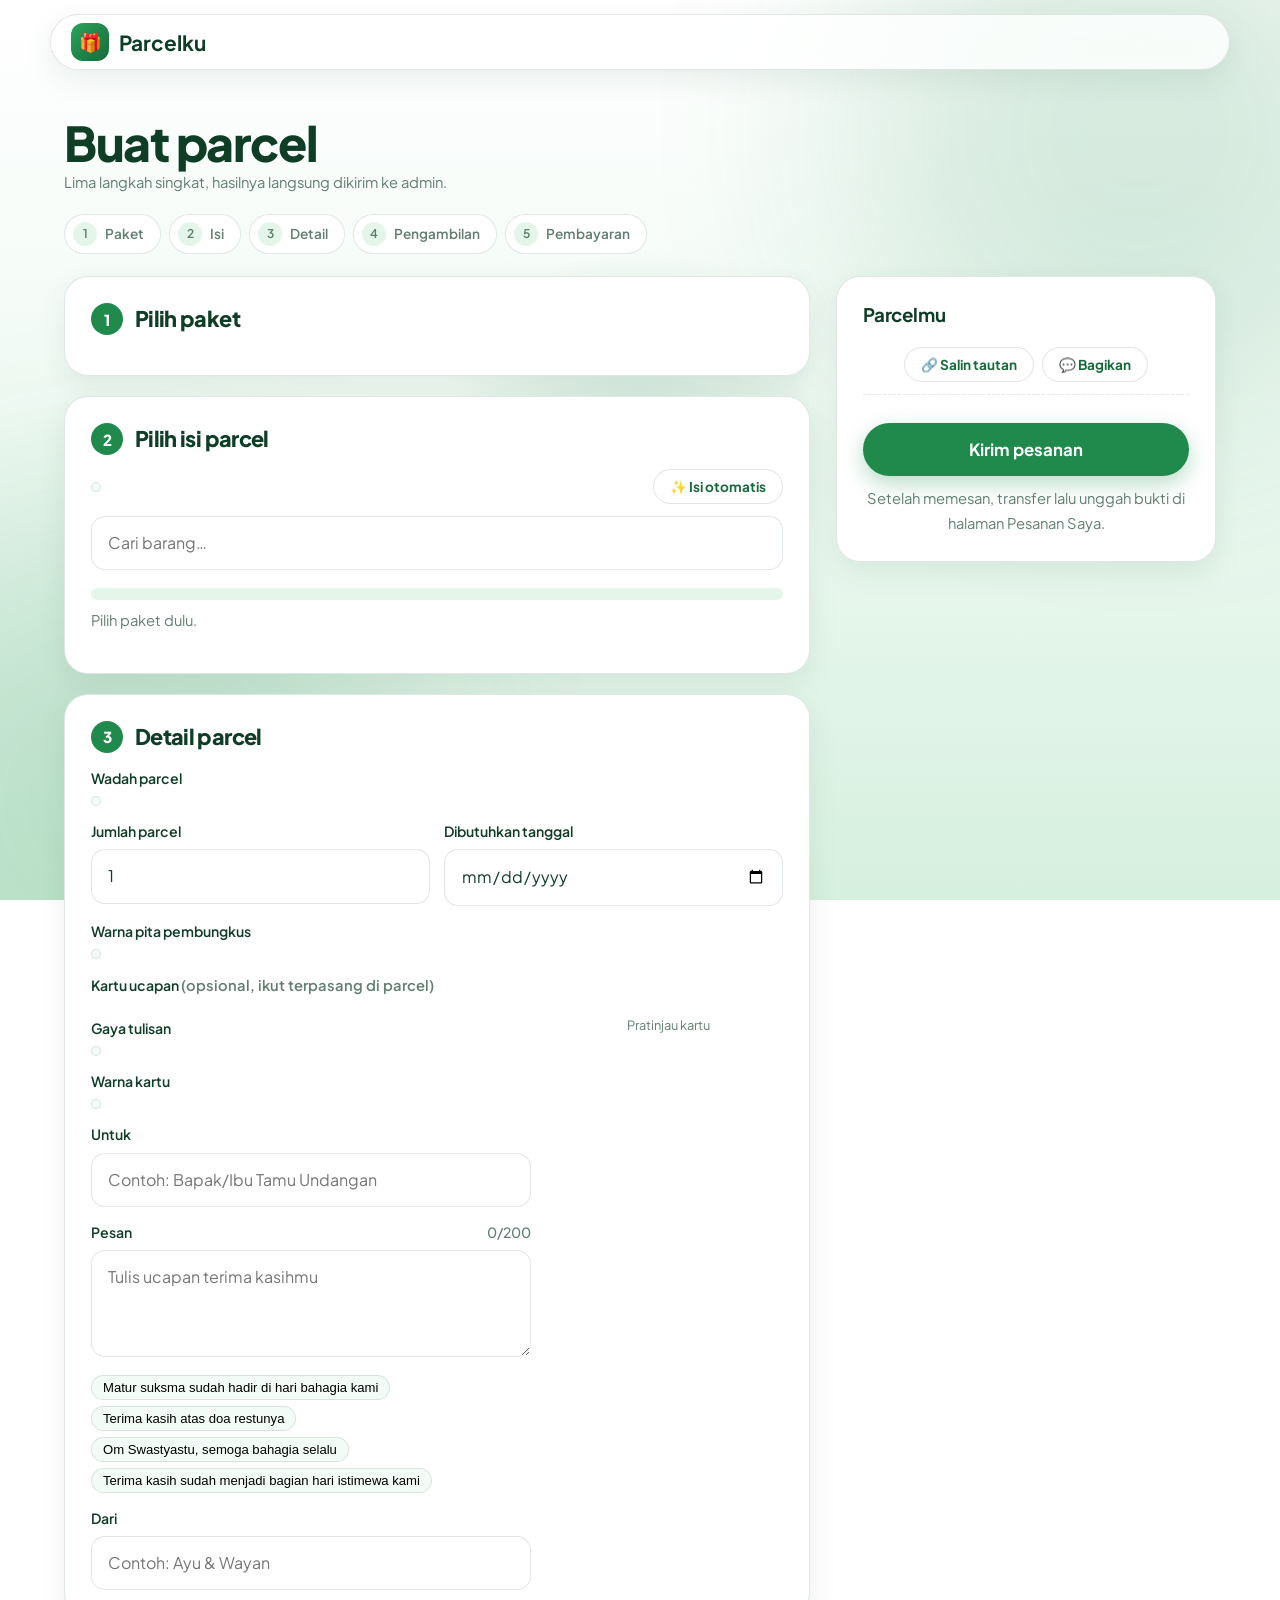
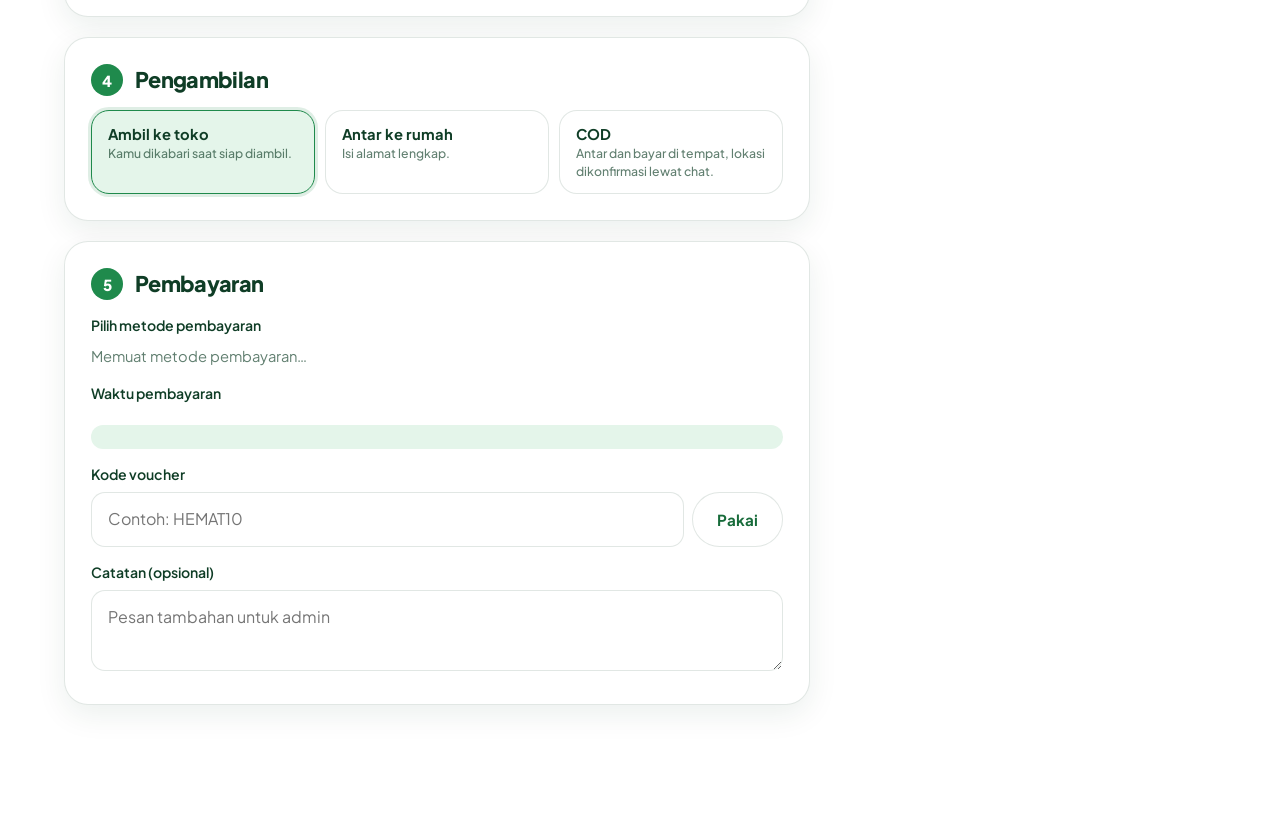
==== frontend/pesan.html @ 607c5222 "First Commit" ====
<!doctype html>
<html lang="id">
  <head>
    <meta charset="utf-8" />
    <meta name="viewport" content="width=device-width,initial-scale=1,viewport-fit=cover" />
    <meta name="theme-color" content="#1f8a4c" />
    <meta
      name="description"
      content="Susun parcel seserahan: pilih isi, wadah, pita, kartu ucapan, dan pengambilan."
    />
    <title>Buat Parcel - Parcelku</title>
    <link rel="manifest" href="manifest.webmanifest" />
    <link rel="icon" href="icon.svg" type="image/svg+xml" />

    <link rel="preconnect" href="https://fonts.googleapis.com" />
    <link rel="preconnect" href="https://fonts.gstatic.com" crossorigin />
    <link
      href="https://fonts.googleapis.com/css2?family=Plus+Jakarta+Sans:wght@400;500;600;700;800&family=Cormorant+Garamond:ital,wght@0,500;0,600;1,500;1,600&family=Dancing+Script:wght@500;700&display=swap"
      rel="stylesheet"
    />
    <link rel="stylesheet" href="css/base.css" />
    <link rel="stylesheet" href="css/shell.css" />
    <link rel="stylesheet" href="css/components.css" />
    <link rel="stylesheet" href="css/parcel-view.css" />
    <link rel="stylesheet" href="css/kartu.css" />
    <link rel="stylesheet" href="css/pesan.css" />
  </head>

  <body>
    <div class="aurora" aria-hidden="true"><i></i><i></i><i></i></div>
    <div class="progress" id="prog"></div>

    <nav class="navbar" id="navbar" aria-label="Navigasi utama">
      <a class="logo" href="beranda.html">
        <span class="mark">🎁</span><span class="brand-name">Parcelku</span>
      </a>
      <ul class="nav-links" id="menu"></ul>
    </nav>
    <nav class="tabbar" id="tabbar" aria-label="Menu utama"></nav>

    <main class="wrap">
      <h1>Buat parcel</h1>
      <p class="muted" id="loginNote">Lima langkah singkat, hasilnya langsung dikirim ke admin.</p>

      <ol class="flow" id="flow">
        <li>Paket</li>
        <li>Isi</li>
        <li>Detail</li>
        <li>Pengambilan</li>
        <li>Pembayaran</li>
      </ol>

      <div class="layout">
        <!-- ================= KOLOM FORM ================= -->
        <div class="mainc">
          <!-- 1. Paket -->
          <section class="card sec">
            <h2><span>1</span>Pilih paket</h2>
            <div id="paket" class="g3"></div>
          </section>

          <!-- 2. Isi parcel -->
          <section class="card sec">
            <h2><span>2</span>Pilih isi parcel</h2>
            <div class="itop">
              <div class="seg" id="cats"></div>
              <button type="button" class="btn ghost mini" id="auto">✨ Isi otomatis</button>
            </div>
            <input id="cari" type="search" placeholder="Cari barang…" aria-label="Cari barang" />
            <div class="meter"><i id="bar"></i></div>
            <p id="meterTxt" class="muted">Pilih paket dulu.</p>
            <div id="items" class="items"></div>
          </section>

          <!-- 3. Detail -->
          <section class="card sec">
            <h2><span>3</span>Detail parcel</h2>

            <label>Wadah parcel</label>
            <div class="seg" id="wadah"></div>

            <div class="row2">
              <div>
                <label for="qty">Jumlah parcel</label>
                <input id="qty" type="number" min="1" max="1000" value="1" />
              </div>
              <div>
                <label for="tgl">Dibutuhkan tanggal</label>
                <input id="tgl" type="date" required />
              </div>
            </div>

            <label>Warna pita pembungkus</label>
            <div class="seg ribbons" id="pita"></div>

            <label>Kartu ucapan <span class="muted">(opsional, ikut terpasang di parcel)</span></label>
            <div class="kdesign">
              <div class="kform">
                <label>Gaya tulisan</label>
                <div class="seg" id="kGaya"></div>

                <label>Warna kartu</label>
                <div class="seg" id="kTema"></div>

                <label for="kUntuk">Untuk</label>
                <input id="kUntuk" maxlength="40" placeholder="Contoh: Bapak/Ibu Tamu Undangan" />

                <label for="kartu">Pesan <span class="kcount" id="kCount">0/200</span></label>
                <textarea
                  id="kartu"
                  rows="3"
                  maxlength="200"
                  placeholder="Tulis ucapan terima kasihmu"
                ></textarea>
                <div class="chips" id="kartuIdea" aria-label="Ide ucapan">
                  <button type="button" class="chip">Matur suksma sudah hadir di hari bahagia kami</button>
                  <button type="button" class="chip">Terima kasih atas doa restunya</button>
                  <button type="button" class="chip">Om Swastyastu, semoga bahagia selalu</button>
                  <button type="button" class="chip">
                    Terima kasih sudah menjadi bagian hari istimewa kami
                  </button>
                </div>

                <label for="kDari">Dari</label>
                <input id="kDari" maxlength="40" placeholder="Contoh: Ayu &amp; Wayan" />
              </div>

              <div class="kprev">
                <div id="kartuPrev"></div>
                <small class="muted">Pratinjau kartu</small>
              </div>
            </div>
          </section>

          <!-- 4. Pengambilan -->
          <section class="card sec">
            <h2><span>4</span>Pengambilan</h2>
            <div class="opt" id="metode">
              <label>
                <input type="radio" name="m" value="ambil" checked />
                <b>Ambil ke toko</b><small>Kamu dikabari saat siap diambil.</small>
              </label>
              <label>
                <input type="radio" name="m" value="antar" />
                <b>Antar ke rumah</b><small>Isi alamat lengkap.</small>
              </label>
              <label>
                <input type="radio" name="m" value="cod" />
                <b>COD</b><small>Antar dan bayar di tempat, lokasi dikonfirmasi lewat chat.</small>
              </label>
            </div>

            <div id="alamatBox" hidden>
              <label>Kirim ke alamat</label>
              <div class="addr-pick" id="addrPick"></div>

              <div id="addrManual" hidden>
                <label for="alamat">Alamat lengkap</label>
                <textarea
                  id="alamat"
                  rows="3"
                  placeholder="Jalan, nomor rumah, RT/RW, kelurahan, kecamatan"
                ></textarea>
                <label class="check"
                  ><input type="checkbox" id="saveAddr" /> Simpan alamat ini ke akunku</label
                >
              </div>

              <div id="gpsBox" hidden>
                <button type="button" class="btn ghost" id="gps">📍 Pakai lokasiku sekarang</button>
                <p class="muted" id="gpsTxt">
                  Lokasi membantu admin menemukan rumahmu dan menghitung ongkir sesuai jarak.
                </p>
              </div>
              <a class="manage" href="akun.html#alamat">Kelola alamat tersimpan →</a>
            </div>
          </section>

          <!-- 5. Pembayaran -->
          <section class="card sec">
            <h2><span>5</span>Pembayaran</h2>
            <label>Pilih metode pembayaran</label>
            <div class="pm-grid" id="pmList"><p class="muted">Memuat metode pembayaran…</p></div>

            <div id="waktuBox">
              <label>Waktu pembayaran</label>
              <div class="opt" id="bayar"></div>
            </div>

            <div class="payinfo" id="payinfo"></div>

            <label for="voucher">Kode voucher</label>
            <div class="vrow">
              <input id="voucher" placeholder="Contoh: HEMAT10" autocapitalize="characters" maxlength="20" />
              <button type="button" class="btn ghost" id="vbtn">Pakai</button>
            </div>
            <p class="muted" id="vmsg"></p>

            <label for="catatan">Catatan (opsional)</label>
            <textarea id="catatan" rows="2" placeholder="Pesan tambahan untuk admin"></textarea>
          </section>
        </div>

        <!-- ================= PANEL PARCELMU (sticky / bottom sheet di HP) ================= -->
        <aside class="side card" id="side">
          <div class="side-head">
            <h3>Parcelmu</h3>
            <button type="button" class="side-close" id="sideClose" aria-label="Tutup">✕</button>
          </div>

          <div id="stage"></div>

          <div id="picked" class="chips"></div>

          <div id="examples" class="examples" hidden>
            <small class="muted">Contoh hasil jadi dari pelanggan</small>
            <div>
              <img src="img/parcel-nampan.jpg" alt="Contoh parcel nampan" data-zoom="img/parcel-nampan.jpg" />
              <img
                src="img/parcel-keranjang-1.jpg"
                alt="Contoh parcel keranjang"
                data-zoom="img/parcel-keranjang-1.jpg"
              />
              <img
                src="img/parcel-keranjang-2.jpg"
                alt="Contoh parcel keranjang"
                data-zoom="img/parcel-keranjang-2.jpg"
              />
            </div>
          </div>

          <div class="share">
            <button type="button" class="btn ghost mini" id="shCopy">🔗 Salin tautan</button>
            <button type="button" class="btn ghost mini" id="shWa">💬 Bagikan</button>
          </div>
          <div class="sum" id="sum"></div>
          <button class="btn big full" id="kirim">Kirim pesanan</button>
          <p class="muted">Setelah memesan, transfer lalu unggah bukti di halaman Pesanan Saya.</p>
        </aside>
      </div>

      <!-- Bar bawah (HP) -->
      <div class="bar">
        <button type="button" class="peek" id="peek" aria-label="Lihat parcelmu">
          <span id="peekIcon">🎁</span><b id="peekN">0</b>
        </button>
        <div>
          <small class="muted">Total</small>
          <b id="tot">Rp0</b>
        </div>
        <button class="btn" id="kirim2">Kirim pesanan</button>
      </div>
      <div class="scrim" id="scrim" hidden></div>

      <!-- Pesanan terkirim -->
      <div class="modal-bg" id="ok" hidden>
        <div class="card modal-box">
          <div class="bigem">🎉</div>
          <h2>Pesanan terkirim!</h2>
          <p class="muted" id="okTxt"></p>
          <div class="okfl">
            <span>1. Admin memeriksa pesananmu</span>
            <span>2. Transfer sesuai pilihan, lalu unggah bukti bayar</span>
            <span>3. Pantau status di Pesanan Saya</span>
          </div>
          <a class="btn big full" id="okStruk" href="pesanan.html">Lihat struk &amp; status pesanan</a>
        </div>
      </div>
    </main>

    <script src="js/core.js"></script>
    <script src="js/shell.js"></script>
    <script src="js/chat.js"></script>
    <script src="js/parcel-view.js"></script>
    <script src="js/kartu.js"></script>
    <script src="js/fx.js"></script>
    <script src="js/pesan.js"></script>
  </body>
</html>
---- frontend/css/base.css ----
/* ==========================================================================
   BASE — token desain, reset, tipografi, latar
   --------------------------------------------------------------------------
   Palet hanya 5 warna (semua turunan hijau + putih + emas):
     1. Putih        --white
     2. Hijau muda   --green-l   (latar kartu, chip, hover)
     3. Hijau        --green     (aksi utama, tombol, link)
     4. Hijau tua    --ink       (teks, judul, ikon)
     5. Emas         --gold      (aksen kecil: lencana, bingkai wadah)
   ========================================================================== */

:root {
  /* ---- Font: satu keluarga sans yang tegas & mudah dibaca; font hias hanya untuk kartu ucapan ---- */
  --font-head: "Plus Jakarta Sans", system-ui, sans-serif;
  --font-card-elegan: "Cormorant Garamond", Georgia, serif;
  --font-card-tulisan: "Dancing Script", "Brush Script MT", cursive;
  --font-body: "Plus Jakarta Sans", system-ui, sans-serif;

  /* ---- Warna ---- */
  --white: #ffffff;
  --green-l: #e4f5ea;
  --green: #1f8a4c;
  --ink: #0f3d26;
  --gold: #c9a24b;

  /* ---- Turunan (bukan warna baru, hanya transparansi / campuran) ---- */
  --green-d: #176b3a; /* hijau sedikit lebih gelap untuk hover */
  --green-xl: #f3fbf6; /* hijau paling muda untuk latar bagian */
  --gold-l: rgba(201, 162, 75, 0.18);
  --mut: rgba(15, 61, 38, 0.66);
  --line: rgba(15, 61, 38, 0.12);
  --field: #ffffff;
  --card: #ffffff;

  /* ---- Gradasi utama: putih menuju hijau ---- */
  --grad: linear-gradient(135deg, #2aa35c, #176b3a);
  --page-bg: linear-gradient(180deg, #ffffff 0%, #f3fbf6 38%, #d6f0df 100%);

  /* ---- Bentuk & gerak ---- */
  --r: 24px;
  --r-sm: 14px;
  --sh: 0 10px 30px rgba(15, 61, 38, 0.08);
  --sh-lg: 0 24px 60px rgba(15, 61, 38, 0.16);
  --ease: cubic-bezier(0.19, 1, 0.22, 1);
  --spring: cubic-bezier(0.34, 1.56, 0.64, 1);
  --tab-h: 0px;
}

/* ---------- Reset ---------- */
* {
  box-sizing: border-box;
  margin: 0;
  padding: 0;
}

html {
  scroll-behavior: smooth;
  -webkit-text-size-adjust: 100%;
}

body {
  min-height: 100vh;
  font-family: var(--font-body);
  line-height: 1.65;
  color: var(--ink);
  background: var(--page-bg) fixed;
  -webkit-font-smoothing: antialiased;
  overflow-x: hidden;
}

h1,
h2 {
  font-family: var(--font-head);
  font-weight: 800;
  line-height: 1.12;
  letter-spacing: -0.03em;
}

h3,
h4 {
  font-family: var(--font-body);
  font-weight: 700;
  line-height: 1.3;
  letter-spacing: -0.01em;
}

/* Angka harga rata dan mudah dibaca */
b,
strong,
.sum,
.pk,
.meter + p {
  font-variant-numeric: tabular-nums;
}

a {
  color: var(--green);
}

img {
  display: block;
  max-width: 100%;
}

:focus-visible {
  outline: 3px solid var(--gold);
  outline-offset: 3px;
  border-radius: 6px;
}

[hidden] {
  display: none !important;
}

/* ---------- Latar dekoratif: dua sinar hijau lembut ---------- */
.aurora {
  position: fixed;
  inset: 0;
  z-index: -1;
  overflow: hidden;
  pointer-events: none;
}

.aurora i {
  position: absolute;
  width: 46vmax;
  height: 46vmax;
  border-radius: 50%;
  background: var(--green);
  filter: blur(110px);
  opacity: 0.16;
  animation: drift 26s ease-in-out infinite alternate;
}

.aurora i:nth-child(1) {
  top: -18%;
  right: -12%;
}

.aurora i:nth-child(2) {
  bottom: -22%;
  left: -14%;
  animation-delay: -10s;
}

.aurora i:nth-child(3) {
  display: none;
}

@keyframes drift {
  to {
    transform: translate(5vw, 4vh) scale(1.12);
  }
}

/* ---------- Utilitas tata letak ---------- */
.wrap {
  width: 100%;
  max-width: 1200px;
  margin: 0 auto;
  padding: 116px 24px 90px;
}

.wrap.wide {
  max-width: 1380px;
}

.muted {
  color: var(--mut);
  font-size: 0.92rem;
}

/* Teks bergradasi hijau */
.gt {
  background: var(--grad);
  -webkit-background-clip: text;
  background-clip: text;
  -webkit-text-fill-color: transparent;
}

/* ---------- Animasi muncul saat di-scroll ---------- */
.rv {
  opacity: 0;
  transform: translateY(26px);
  transition:
    opacity 0.8s var(--ease),
    transform 0.8s var(--ease);
}

.rv.in {
  opacity: 1;
  transform: none;
}

.skel {
  height: 120px;
  border-radius: 22px;
  background: linear-gradient(90deg, var(--green-xl), var(--green-l), var(--green-xl));
  background-size: 200% 100%;
  animation: sk 1.4s infinite;
}

@keyframes sk {
  to {
    background-position: -200% 0;
  }
}

/* Animasi masuk berurutan untuk daftar */
@keyframes rise {
  from {
    opacity: 0;
    transform: translateY(14px) scale(0.98);
  }
}

.rise > * {
  animation: rise 0.55s var(--ease) both;
}
.rise > *:nth-child(2) {
  animation-delay: 0.05s;
}
.rise > *:nth-child(3) {
  animation-delay: 0.1s;
}
.rise > *:nth-child(4) {
  animation-delay: 0.15s;
}
.rise > *:nth-child(n + 5) {
  animation-delay: 0.2s;
}

/* ---------- Responsif ---------- */
@media (max-width: 860px) {
  :root {
    --tab-h: 88px;
  }

  .wrap {
    padding: 88px 16px calc(var(--tab-h) + 40px);
  }

  body {
    padding-bottom: env(safe-area-inset-bottom);
  }
}

@media (prefers-reduced-motion: reduce) {
  * {
    transition-duration: 1ms !important;
    animation: none !important;
  }
}

/* ---------- Efek bersama: riak tombol, label kecil, kilau kartu ---------- */
.ripple {
  position: absolute;
  width: 12px;
  height: 12px;
  margin: -6px 0 0 -6px;
  border-radius: 50%;
  background: rgba(255, 255, 255, 0.55);
  pointer-events: none;
  animation: ripple 0.65s ease-out forwards;
}

@keyframes ripple {
  to {
    transform: scale(24);
    opacity: 0;
  }
}

.eyebrow {
  display: block;
  margin-bottom: 10px;
  color: var(--gold);
  font: 700 0.78rem var(--font-body);
  letter-spacing: 0.22em;
  text-align: center;
  text-transform: uppercase;
}

.eyebrow::before,
.eyebrow::after {
  content: "";
  display: inline-block;
  width: 28px;
  height: 1px;
  margin: 0 12px;
  background: var(--gold);
  vertical-align: middle;
}

/* Kilau hijau lembut mengikuti kursor pada kartu */
.card::before {
  content: "";
  position: absolute;
  inset: 0;
  border-radius: inherit;
  background: radial-gradient(
    360px circle at var(--mx, 50%) var(--my, 0%),
    rgba(31, 138, 76, 0.1),
    transparent 45%
  );
  opacity: 0;
  pointer-events: none;
  transition: opacity 0.35s;
}

.card:hover::before {
  opacity: 1;
}

/* ---------- Cahaya kursor & tombol kembali ke atas ---------- */
.cursor-glow {
  position: fixed;
  top: 0;
  left: 0;
  z-index: -1;
  width: 440px;
  height: 440px;
  border-radius: 50%;
  background: radial-gradient(circle, rgba(31, 138, 76, 0.16), transparent 65%);
  pointer-events: none;
}

.totop {
  position: fixed;
  bottom: 86px;
  left: 18px;
  z-index: 900;
  width: 44px;
  height: 44px;
  border: 1px solid var(--line);
  border-radius: 50%;
  background: var(--white);
  color: var(--green-d);
  font-size: 1.2rem;
  box-shadow: var(--sh);
  cursor: pointer;
  opacity: 0;
  pointer-events: none;
  transform: translateY(14px);
  transition: 0.35s var(--spring);
}

.totop.show {
  opacity: 1;
  pointer-events: auto;
  transform: none;
}

.totop:hover {
  background: var(--green);
  color: var(--white);
}

@media (max-width: 860px) {
  .totop {
    bottom: calc(var(--tab-h) + 80px);
  }
}
---- frontend/css/shell.css ----
/* ==========================================================================
   SHELL — navbar, tab bar mobile, loader, toast, WhatsApp, lightbox, konfeti
   ========================================================================== */

/* ---------- Progress scroll ---------- */
.progress {
  position: fixed;
  top: 0;
  left: 0;
  z-index: 1200;
  width: 0;
  height: 3px;
  background: var(--gold);
}

/* ---------- Navbar atas (desktop) & tab bar bawah (mobile) ---------- */
.navbar,
.tabbar {
  background: rgba(255, 255, 255, 0.82);
  backdrop-filter: blur(18px) saturate(160%);
  -webkit-backdrop-filter: blur(18px) saturate(160%);
  border: 1px solid var(--line);
  box-shadow: var(--sh);
}

.navbar {
  position: fixed;
  top: 14px;
  left: 50%;
  z-index: 1000;
  display: flex;
  align-items: center;
  justify-content: space-between;
  width: calc(100% - 28px);
  max-width: 1180px;
  padding: 8px 12px 8px 20px;
  border-radius: 99px;
  transform: translateX(-50%);
  transition: all 0.45s var(--spring);
}

.navbar.scrolled {
  top: 8px;
  width: calc(100% - 40px);
  max-width: 1120px;
}

.logo {
  display: flex;
  align-items: center;
  gap: 10px;
  font: 700 1.3rem var(--font-body);
  color: var(--ink);
  text-decoration: none;
}

.logo .mark {
  display: grid;
  place-items: center;
  width: 38px;
  height: 38px;
  border-radius: 12px;
  background: var(--grad);
  font-size: 1.15rem;
}

.nav-links {
  display: flex;
  align-items: center;
  gap: 4px;
  list-style: none;
}

.nav-links a,
.nav-links button {
  display: block;
  padding: 9px 16px;
  border: 0;
  border-radius: 99px;
  background: none;
  color: var(--mut);
  font: 600 0.9rem "Plus Jakarta Sans";
  text-decoration: none;
  cursor: pointer;
  transition: 0.25s;
}

.nav-links a:hover,
.nav-links button:hover {
  background: var(--green-l);
  color: var(--ink);
}

.nav-links a.on {
  background: var(--green-l);
  color: var(--green-d);
}

.nav-actions {
  display: flex;
  align-items: center;
  gap: 6px;
}

/* ---------- Tab bar bawah (hanya mobile) ---------- */
.tabbar {
  display: none;
}

.tabbar a,
.tabbar button {
  position: relative;
  flex: 1;
  display: flex;
  flex-direction: column;
  align-items: center;
  gap: 3px;
  padding: 9px 4px 8px;
  border: 0;
  border-radius: 24px;
  background: none;
  color: var(--mut);
  font: 600 0.68rem "Plus Jakarta Sans";
  text-decoration: none;
  cursor: pointer;
  transition: 0.3s var(--spring);
}

.tabbar svg {
  width: 25px;
  height: 25px;
  fill: none;
  stroke: currentColor;
  stroke-width: 1.8;
  stroke-linecap: round;
  stroke-linejoin: round;
}

.tabbar .on {
  background: var(--green-l);
  color: var(--green-d);
}

.tabbar a:active,
.tabbar button:active {
  transform: scale(0.92);
}

@media (max-width: 860px) {
  .nav-links {
    display: none;
  }

  .navbar {
    padding-right: 10px;
  }

  .navbar.scrolled {
    width: calc(100% - 28px);
  }

  .tabbar {
    position: fixed;
    right: 14px;
    bottom: calc(12px + env(safe-area-inset-bottom));
    left: 14px;
    z-index: 1000;
    display: flex;
    padding: 6px;
    border-radius: 32px;
  }

  #toast {
    bottom: calc(var(--tab-h) + 70px);
  }

  .wa-float {
    bottom: calc(var(--tab-h) + 14px + env(safe-area-inset-bottom)) !important;
  }
}

/* ---------- Loader pembuka ---------- */
.loader {
  position: fixed;
  inset: 0;
  z-index: 2000;
  display: grid;
  place-items: center;
  background: var(--page-bg);
  transition:
    opacity 0.6s,
    visibility 0.6s;
}

.loader.off {
  opacity: 0;
  visibility: hidden;
}

.loader-card {
  width: min(260px, 70vw);
  text-align: center;
}

.loader-card .mark {
  display: grid;
  place-items: center;
  width: 70px;
  height: 70px;
  margin: 0 auto 14px;
  border-radius: 22px;
  background: var(--grad);
  font-size: 2rem;
  animation: bob 1s ease-in-out infinite;
}

@keyframes bob {
  50% {
    transform: translateY(-8px) rotate(-6deg);
  }
}

.loader-card b {
  font: 700 2rem var(--font-body);
}

.loader-bar {
  height: 5px;
  margin-top: 10px;
  overflow: hidden;
  border-radius: 9px;
  background: var(--green-l);
}

.loader-bar i {
  display: block;
  width: 0;
  height: 100%;
  background: var(--green);
}

/* ---------- Toast ---------- */
#toast {
  position: fixed;
  bottom: 30px;
  left: 50%;
  z-index: 1300;
  max-width: 90vw;
  padding: 13px 24px;
  border-radius: 99px;
  background: var(--ink);
  color: var(--white);
  font-weight: 600;
  text-align: center;
  box-shadow: var(--sh-lg);
  opacity: 0;
  pointer-events: none;
  transform: translate(-50%, 20px) scale(0.95);
  transition: 0.4s var(--spring);
}

#toast.show {
  opacity: 1;
  transform: translate(-50%, 0) scale(1);
}

/* ---------- Tombol WhatsApp melayang ---------- */
.wa-float {
  position: fixed;
  right: 18px;
  bottom: calc(18px + env(safe-area-inset-bottom));
  z-index: 900;
  display: grid;
  place-items: center;
  width: 56px;
  height: 56px;
  border-radius: 50%;
  background: var(--green);
  color: var(--white);
  font-size: 1.6rem;
  text-decoration: none;
  box-shadow: 0 10px 30px rgba(31, 138, 76, 0.4);
  transition: 0.3s var(--spring);
}

.wa-float:hover {
  transform: scale(1.1);
}

.wa-float:active {
  transform: scale(0.92);
}

/* ---------- Lightbox foto ---------- */
.lightbox {
  position: fixed;
  inset: 0;
  z-index: 1800;
  display: grid;
  place-items: center;
  padding: 20px;
  background: rgba(15, 61, 38, 0.78);
  backdrop-filter: blur(14px);
  -webkit-backdrop-filter: blur(14px);
  cursor: zoom-out;
  animation: fade 0.3s;
}

.lightbox img {
  max-width: 94vw;
  max-height: 88vh;
  border-radius: 24px;
  box-shadow: 0 30px 80px rgba(0, 0, 0, 0.5);
  animation: pop 0.5s var(--spring);
}

@keyframes fade {
  from {
    opacity: 0;
  }
}

@keyframes pop {
  from {
    opacity: 0;
    transform: scale(0.85);
  }
}

/* ---------- Konfeti & animasi barang terbang ---------- */
#confetti {
  position: fixed;
  inset: 0;
  z-index: 1600;
  pointer-events: none;
}

.fly {
  position: fixed;
  z-index: 1700;
  overflow: hidden;
  border-radius: 14px;
  box-shadow: var(--sh-lg);
  pointer-events: none;
}

/* ---------- Navigasi lightbox ---------- */
.lb-nav {
  position: absolute;
  top: 50%;
  display: grid;
  place-items: center;
  width: 52px;
  height: 52px;
  border: 0;
  border-radius: 50%;
  background: rgba(255, 255, 255, 0.92);
  color: var(--ink);
  font-size: 2rem;
  line-height: 1;
  cursor: pointer;
  transform: translateY(-50%);
  transition: transform 0.25s var(--spring);
}

.lb-nav:hover {
  transform: translateY(-50%) scale(1.1);
}

.lb-nav.prev {
  left: 18px;
}

.lb-nav.next {
  right: 18px;
}
---- frontend/css/components.css ----
/* ==========================================================================
   COMPONENTS — tombol, kartu, form, segmented, switch, meter, tracker, chat, modal
   ========================================================================== */

/* ---------- Efek tekan ---------- */
.btn,
.it,
.pk,
.dit,
.seg button,
.opt label,
.row {
  -webkit-tap-highlight-color: transparent;
}

.btn:active,
.it:active:not(:disabled),
.pk:active,
.dit:active:not(:disabled),
.seg button:active,
.opt label:active,
.row:active {
  transform: scale(0.97);
  transition: transform 0.12s;
}

/* ---------- Tombol ---------- */
.btn {
  position: relative;
  overflow: hidden;
  display: inline-flex;
  align-items: center;
  justify-content: center;
  gap: 8px;
  padding: 12px 24px;
  border: 0;
  border-radius: 99px;
  background: var(--green);
  color: var(--white);
  font: 700 0.95rem "Plus Jakarta Sans";
  text-decoration: none;
  cursor: pointer;
  box-shadow: 0 8px 22px rgba(31, 138, 76, 0.3);
  transition:
    transform 0.35s var(--spring),
    box-shadow 0.25s,
    background 0.25s;
}

.btn:hover {
  background: var(--green-d);
  transform: translateY(-2px);
  box-shadow: 0 14px 30px rgba(31, 138, 76, 0.38);
}

.btn.ghost {
  background: var(--white);
  color: var(--green-d);
  border: 1.5px solid var(--line);
  box-shadow: none;
}

.btn.ghost:hover {
  background: var(--green-l);
  border-color: var(--green);
}

.btn.big {
  padding: 16px 32px;
  font-size: 1.05rem;
}

.btn.mini {
  padding: 8px 16px;
  font-size: 0.85rem;
}

.btn.full {
  width: 100%;
}

.btn:disabled {
  opacity: 0.45;
  cursor: not-allowed;
  transform: none;
}

/* ---------- Kartu ---------- */
.card {
  position: relative;
  padding: 26px;
  border: 1px solid var(--line);
  border-radius: var(--r);
  background: var(--card);
  box-shadow: var(--sh);
}

.tilt {
  transition:
    transform 0.25s var(--ease),
    box-shadow 0.25s;
}

@media (max-width: 600px) {
  .card {
    padding: 20px;
    border-radius: 20px;
  }
}

/* ---------- Form ---------- */
label {
  display: block;
  margin: 14px 0 6px;
  font-size: 0.88rem;
  font-weight: 600;
}

input,
textarea,
select {
  width: 100%;
  padding: 13px 16px;
  border: 1.5px solid var(--line);
  border-radius: var(--r-sm);
  background: var(--field);
  color: var(--ink);
  font: inherit;
  transition:
    border-color 0.2s,
    box-shadow 0.2s;
}

input:focus,
textarea:focus,
select:focus {
  outline: none;
  border-color: var(--green);
  box-shadow: 0 0 0 4px rgba(31, 138, 76, 0.14);
}

.err {
  min-height: 1em;
  margin-top: 8px;
  color: var(--ink);
  font-size: 0.85rem;
  font-weight: 700;
}

.err:not(:empty)::before {
  content: "⚠ ";
  color: var(--gold);
}

/* ---------- Lencana, chip, info ---------- */
.badge {
  display: inline-block;
  padding: 4px 12px;
  border-radius: 99px;
  font-size: 0.78rem;
  font-weight: 700;
}

.b-ok {
  background: var(--green-l);
  color: var(--green-d);
}

.b-wait {
  background: var(--gold-l);
  color: var(--ink);
}

.b-new {
  background: var(--ink);
  color: var(--white);
}

.chips {
  display: flex;
  flex-wrap: wrap;
  gap: 6px;
  margin: 10px 0;
}

.chip {
  display: inline-flex;
  align-items: center;
  gap: 6px;
  padding: 4px 11px;
  border: 1px solid var(--line);
  border-radius: 99px;
  background: var(--green-xl);
  font-size: 0.82rem;
}

.info {
  margin-top: 12px;
  padding: 11px 16px;
  border-radius: var(--r-sm);
  background: var(--gold-l);
  color: var(--ink);
  font-size: 0.88rem;
  font-weight: 600;
}

/* ---------- Segmented control ---------- */
.seg {
  display: flex;
  flex-wrap: wrap;
  gap: 2px;
  width: fit-content;
  max-width: 100%;
  padding: 4px;
  border: 1px solid var(--line);
  border-radius: 99px;
  background: var(--green-xl);
}

.seg button {
  padding: 8px 16px;
  border: 0;
  border-radius: 99px;
  background: none;
  color: var(--mut);
  font: 600 0.85rem "Plus Jakarta Sans";
  cursor: pointer;
  transition:
    background 0.3s var(--spring),
    color 0.2s;
}

.seg button:hover {
  color: var(--ink);
}

.seg .on {
  background: var(--white);
  color: var(--green-d);
  box-shadow: 0 2px 10px rgba(15, 61, 38, 0.12);
}

/* Bisa digeser di layar kecil */
@media (max-width: 600px) {
  .seg {
    flex-wrap: nowrap;
    overflow-x: auto;
    scrollbar-width: none;
    -webkit-overflow-scrolling: touch;
  }

  .seg::-webkit-scrollbar {
    display: none;
  }

  .seg button {
    white-space: nowrap;
  }
}

/* ---------- Switch ---------- */
.sw {
  position: relative;
  display: inline-block;
  flex: none;
  width: 51px;
  height: 31px;
  margin: 0;
}

.sw input {
  position: absolute;
  width: 0;
  height: 0;
  opacity: 0;
}

.sw span {
  position: absolute;
  inset: 0;
  border-radius: 99px;
  background: var(--line);
  cursor: pointer;
  transition: background 0.3s;
}

.sw span::before {
  content: "";
  position: absolute;
  top: 2px;
  left: 2px;
  width: 27px;
  height: 27px;
  border-radius: 50%;
  background: var(--white);
  box-shadow: 0 2px 6px rgba(15, 61, 38, 0.3);
  transition:
    transform 0.4s var(--spring),
    width 0.2s;
}

.sw input:checked + span {
  background: var(--green);
}

.sw input:checked + span::before {
  transform: translateX(20px);
}

/* ---------- Meter (bar budget) ---------- */
.meter {
  height: 12px;
  overflow: hidden;
  border-radius: 99px;
  background: var(--green-l);
}

.meter i {
  display: block;
  width: 0;
  height: 100%;
  border-radius: 99px;
  background: var(--green);
  transition: width 0.5s var(--spring);
}

.meter i.full {
  background: linear-gradient(90deg, var(--green), var(--gold));
}

/* ---------- Foto barang (foto asli, emoji sebagai cadangan) ---------- */
.pic {
  position: relative;
  display: grid;
  place-items: center;
  aspect-ratio: 1;
  overflow: hidden;
  border-radius: 18px;
  background: var(--green-l);
}

.pic img {
  width: 100%;
  height: 100%;
  object-fit: cover;
}

.pic .emo {
  font-size: 2.4rem;
}

.chip .pic {
  width: 22px;
  height: 22px;
  border-radius: 6px;
}

.chip .pic .emo {
  font-size: 0.9rem;
}

/* ---------- Pelacak status pesanan ---------- */
.track {
  display: flex;
  margin: 20px 0 8px;
}

.tstep {
  position: relative;
  flex: 1;
  color: var(--mut);
  font-size: 0.74rem;
  font-weight: 600;
  text-align: center;
}

.tstep i {
  position: relative;
  z-index: 1;
  display: grid;
  place-items: center;
  width: 32px;
  height: 32px;
  margin: 0 auto 6px;
  border: 1px solid var(--line);
  border-radius: 50%;
  background: var(--white);
  font-size: 0.8rem;
  font-style: normal;
}

.tstep::before {
  content: "";
  position: absolute;
  top: 15px;
  left: -50%;
  width: 100%;
  height: 3px;
  background: var(--line);
}

.tstep:first-child::before {
  display: none;
}

.tstep.done {
  color: var(--ink);
}

.tstep.done i,
.tstep.done::before {
  background: var(--green);
  border-color: var(--green);
  color: var(--white);
}

.tstep.now {
  color: var(--ink);
}

.tstep.now i {
  background: var(--white);
  border: 2px solid var(--green);
  color: var(--green-d);
  box-shadow: 0 0 0 5px rgba(31, 138, 76, 0.16);
}

.tstep.now::before {
  background: var(--green);
}

@media (max-width: 600px) {
  .tstep {
    font-size: 0.62rem;
  }
}

/* ---------- Chat ---------- */
.msgs {
  display: flex;
  flex-direction: column;
  gap: 8px;
  height: 300px;
  padding: 14px;
  overflow: auto;
  border: 1px solid var(--line);
  border-radius: 22px;
  background: var(--green-xl);
}

.msg {
  max-width: 80%;
  padding: 9px 14px;
  border-radius: 20px;
  font-size: 0.92rem;
  word-break: break-word;
  animation: pop 0.35s var(--spring);
}

.msg small {
  display: block;
  margin-top: 2px;
  font-size: 0.68rem;
  opacity: 0.65;
}

.msg.me {
  align-self: flex-end;
  border-bottom-right-radius: 6px;
  background: var(--green);
  color: var(--white);
}

.msg.them {
  align-self: flex-start;
  border: 1px solid var(--line);
  border-bottom-left-radius: 6px;
  background: var(--white);
}

.msg.sys {
  align-self: center;
  background: var(--gold-l);
  color: var(--ink);
  font-size: 0.8rem;
  text-align: center;
}

.cform {
  display: flex;
  gap: 8px;
  margin-top: 10px;
}

.cform input {
  flex: 1;
}

/* ---------- Modal / bottom sheet ---------- */
.modal-bg {
  position: fixed;
  inset: 0;
  z-index: 1500;
  display: grid;
  place-items: center;
  padding: 16px;
  background: rgba(15, 61, 38, 0.45);
  backdrop-filter: blur(8px);
  -webkit-backdrop-filter: blur(8px);
  animation: fade 0.3s;
}

.modal-box {
  width: 100%;
  max-width: 460px;
  text-align: center;
  animation: pop 0.55s var(--spring);
}

@media (max-width: 600px) {
  .modal-bg {
    align-items: end;
    padding: 0;
  }

  .modal-box {
    max-width: none;
    padding-bottom: calc(26px + env(safe-area-inset-bottom));
    border-radius: 32px 32px 0 0;
    animation: sheet 0.5s var(--ease);
  }

  .modal-box::after {
    content: "";
    position: absolute;
    top: 8px;
    left: 50%;
    width: 40px;
    height: 5px;
    margin-left: -20px;
    border-radius: 9px;
    background: var(--line);
  }
}

@keyframes sheet {
  from {
    transform: translateY(100%);
  }
}

/* ---------- Bintang rating ---------- */
.stars {
  display: flex;
  gap: 4px;
  font-size: 1.8rem;
}

.stars button {
  padding: 0;
  border: 0;
  background: none;
  color: var(--line);
  font-size: inherit;
  cursor: pointer;
  transition:
    transform 0.3s var(--spring),
    color 0.2s;
}

.stars button.on {
  color: var(--gold);
}

.stars button:hover {
  transform: scale(1.25);
}

.stars-ro {
  color: var(--gold);
  letter-spacing: 2px;
}

/* ---------- Warna pita pembungkus ---------- */
.pita {
  --c: #e79bb0;
}
.pita.emas {
  --c: #c9a24b;
}
.pita.hijau {
  --c: #1f8a4c;
}
.pita.putih {
  --c: #f1f5f2;
}

.dotc {
  display: inline-block;
  width: 14px;
  height: 14px;
  border: 2px solid var(--line);
  border-radius: 50%;
  background: var(--c);
  vertical-align: -2px;
}

/* ---------- Barang terkunci bergetar saat diklik ---------- */
.shake {
  animation: shake 0.4s;
}

@keyframes shake {
  20%,
  60% {
    transform: translateX(-6px);
  }
  40%,
  80% {
    transform: translateX(6px);
  }
}

.it[draggable="true"] {
  cursor: grab;
}
---- frontend/css/parcel-view.css ----
/* ==========================================================================
   PARCEL VIEW — wadah, isi, dan hasil jadi (dibungkus plastik + bunga + pita)
   ========================================================================== */
.pv {
  --c: #e79bb0; /* warna pita, diatur lewat JS */
  width: 100%;
}

.pv-stage {
  position: relative;
  width: 100%;
  aspect-ratio: 5 / 6;
}

/* ---------- Wadah ---------- */
.pv-wadah {
  position: absolute;
  right: 6%;
  bottom: 2%;
  left: 6%;
  aspect-ratio: 1;
  container-type: size;
  border: 7px solid var(--gold);
  background:
    radial-gradient(circle at 30% 25%, rgba(255, 255, 255, 0.18), transparent 55%),
    linear-gradient(145deg, #2aa35c, #176b3a);
  box-shadow:
    inset 0 6px 18px rgba(0, 0, 0, 0.22),
    0 18px 30px rgba(15, 61, 38, 0.22);
  transition: border-radius 0.5s var(--ease);
}

/* Nampan persegi bersudut (seperti nampan hijau emas) */
.pv[data-wadah="nampan"] .pv-wadah {
  border-radius: 14px;
}

/* Keranjang bulat bermotif bunga */
.pv[data-wadah="bulat"] .pv-wadah {
  border-radius: 50%;
  background:
    repeating-radial-gradient(circle at 50% 50%, transparent 0 14px, rgba(201, 162, 75, 0.22) 14px 16px),
    linear-gradient(145deg, #176b3a, #0f3d26);
}

.pv-empty {
  pointer-events: none;
  position: absolute;
  inset: 0;
  display: grid;
  place-items: center;
  padding: 12%;
  color: rgba(255, 255, 255, 0.85);
  font-size: 0.85rem;
  font-weight: 600;
  line-height: 1.5;
  text-align: center;
  transition: opacity 0.3s;
}

.pv.has-items .pv-empty {
  opacity: 0;
}

/* ---------- Isi ---------- */
.pv-grid {
  --k: 2;
  position: absolute;
  inset: 9%;
  display: grid;
  grid-template-columns: repeat(var(--k), 1fr);
  align-content: center;
  gap: 5%;
}

.pv-tok {
  position: relative;
  display: grid;
  place-items: center;
  aspect-ratio: 1;
  overflow: hidden;
  border-radius: 14%;
  background: var(--white);
  box-shadow: 0 4px 10px rgba(0, 0, 0, 0.25);
  transform: rotate(var(--rot, 0deg));
  animation: tokIn 0.55s var(--spring) both;
}

.pv-tok img {
  width: 100%;
  height: 100%;
  object-fit: cover;
}

.pv-emo {
  font-size: calc(100cqw / var(--k) * 0.5);
  line-height: 1;
}

.pv-tok small {
  position: absolute;
  right: 0;
  bottom: 0;
  left: 0;
  padding: 1px 2px;
  overflow: hidden;
  background: rgba(15, 61, 38, 0.78);
  color: var(--white);
  font-size: 0.6rem;
  line-height: 1.3;
  text-align: center;
  text-overflow: ellipsis;
  white-space: nowrap;
}

.pv-grid[style*="--k: 4"] .pv-tok small {
  display: none;
}

.pv-tok.out {
  animation: tokOut 0.26s ease-in both;
}

@keyframes tokIn {
  from {
    opacity: 0;
    transform: translateY(-90px) scale(0.4) rotate(-20deg);
  }
}

@keyframes tokOut {
  to {
    opacity: 0;
    transform: scale(0.3);
  }
}

/* ---------- Pembungkus (muncul saat budget penuh) ---------- */
.pv-fan,
.pv-film,
.pv-deco {
  opacity: 0;
  pointer-events: none;
  transition:
    opacity 0.7s var(--ease),
    transform 0.7s var(--spring);
}

/* Kipas plastik bening di atas wadah */
.pv-fan {
  position: absolute;
  top: 0;
  right: 18%;
  left: 18%;
  height: 31%;
  background:
    repeating-linear-gradient(100deg, rgba(255, 255, 255, 0.95) 0 2px, transparent 2px 9px),
    linear-gradient(180deg, rgba(31, 138, 76, 0.12), rgba(255, 255, 255, 0.85));
  clip-path: polygon(0 0, 100% 0, 66% 100%, 34% 100%);
  transform: translateY(20px) scaleY(0.6);
  transform-origin: bottom;
}

/* Plastik bening yang menutupi wadah */
.pv-film {
  position: absolute;
  right: 3%;
  bottom: 0;
  left: 3%;
  height: 80%;
  border-radius: 20px;
  background: linear-gradient(
    115deg,
    rgba(255, 255, 255, 0.5),
    rgba(255, 255, 255, 0.05) 40%,
    rgba(255, 255, 255, 0.35)
  );
  border: 1.5px solid rgba(255, 255, 255, 0.75);
}

.pv[data-wadah="bulat"] .pv-film {
  border-radius: 46%;
}

.pv-deco {
  position: absolute;
  inset: 0;
}

.pv-flower {
  position: absolute;
  top: 13%;
  left: 50%;
  z-index: 3;
  width: 20%;
  filter: drop-shadow(0 4px 6px rgba(15, 61, 38, 0.3));
  transform: translateX(-50%) rotate(-12deg);
}

/* Pita: dua kuping + simpul + dua ekor, memakai warna pilihan pelanggan */
.pv-bow {
  position: absolute;
  top: 20%;
  left: 50%;
  z-index: 2;
  width: 34%;
  height: 18%;
  transform: translateX(-50%);
}

.pv-bow i {
  position: absolute;
  top: 6%;
  width: 40%;
  height: 46%;
  border-radius: 50% 50% 50% 8%;
  background: var(--c);
  filter: drop-shadow(0 2px 3px rgba(0, 0, 0, 0.2));
}

.pv-bow i:first-child {
  left: 8%;
  transform: rotate(-18deg);
}

.pv-bow i:nth-child(2) {
  right: 8%;
  transform: scaleX(-1) rotate(-18deg);
}

.pv-bow b {
  position: absolute;
  top: 18%;
  left: 42%;
  width: 16%;
  height: 26%;
  border-radius: 4px;
  background: var(--c);
  filter: brightness(0.88);
}

.pv-bow u {
  position: absolute;
  top: 38%;
  width: 14%;
  height: 62%;
  background: var(--c);
  clip-path: polygon(0 0, 100% 0, 100% 100%, 50% 82%, 0 100%);
  filter: drop-shadow(0 2px 2px rgba(0, 0, 0, 0.18));
}

.pv-bow u:nth-of-type(1) {
  left: 30%;
  transform: rotate(10deg);
}

.pv-bow u:nth-of-type(2) {
  right: 30%;
  transform: rotate(-10deg);
}

/* Kartu ucapan kecil */
.pv-tag {
  position: absolute;
  top: 46%;
  right: 12%;
  z-index: 3;
  width: 28%;
  padding: 6px 6px 7px;
  border: 1px solid var(--gold);
  border-radius: 6px;
  background: #fffdf6;
  box-shadow: 0 6px 14px rgba(15, 61, 38, 0.25);
  font-size: 0.62rem;
  line-height: 1.25;
  text-align: center;
  transform: rotate(7deg) scale(0.6);
  transition: transform 0.7s var(--spring);
}

.pv-tag small {
  display: block;
  color: var(--gold);
  font-size: 0.5rem;
  font-weight: 700;
  letter-spacing: 0.08em;
  text-transform: uppercase;
}

.pv-tag b {
  display: block;
  overflow: hidden;
  font: 700 0.9rem var(--font-card-tulisan);
  text-overflow: ellipsis;
}

/* Keadaan jadi */
.pv.done .pv-fan {
  opacity: 1;
  transform: none;
}

.pv.done .pv-film,
.pv.done .pv-deco {
  opacity: 1;
}

.pv.done .pv-tag {
  transform: rotate(7deg) scale(1);
}

.pv.done .pv-wadah {
  box-shadow:
    inset 0 6px 18px rgba(0, 0, 0, 0.22),
    0 0 0 5px rgba(201, 162, 75, 0.25),
    0 22px 40px rgba(15, 61, 38, 0.3);
}

/* ---------- Catatan di bawah wadah ---------- */
.pv-note {
  margin-top: 10px;
  color: var(--mut);
  font-size: 0.85rem;
  text-align: center;
}

.pv.done .pv-note {
  color: var(--green-d);
  font-weight: 700;
}

/* ---------- Barang bisa diklik untuk dikeluarkan ---------- */
.pv-tok.removable {
  cursor: pointer;
  transition: transform 0.25s var(--spring);
}

.pv-tok.removable:hover {
  z-index: 2;
  transform: rotate(0deg) scale(1.08);
}

.pv-tok.removable::before {
  content: "✕";
  position: absolute;
  top: 4px;
  right: 4px;
  z-index: 2;
  display: grid;
  place-items: center;
  width: 20px;
  height: 20px;
  border-radius: 50%;
  background: var(--ink);
  color: var(--white);
  font-size: 0.65rem;
  opacity: 0;
  transition: opacity 0.2s;
}

.pv-tok.removable:hover::before {
  opacity: 1;
}

/* Area tujuan saat barang diseret ke wadah */
.pv.drop .pv-wadah {
  outline: 3px dashed var(--gold);
  outline-offset: 6px;
}

.pv.drop .pv-empty {
  opacity: 1;
}
---- frontend/css/kartu.css ----
/* ==========================================================================
   KARTU UCAPAN — 3 gaya huruf x 3 warna. Ukuran huruf memakai satuan cqw,
   jadi kartu tetap proporsional saat dikecilkan (struk, daftar pesanan).
   ========================================================================== */
.kartu {
  --k-bg: #fbf6e8;
  --k-ink: #0f3d26;
  --k-line: #c9a24b;
  --k-font: var(--font-card-elegan);

  position: relative;
  display: flex;
  flex-direction: column;
  align-items: center;
  justify-content: center;
  width: 100%;
  aspect-ratio: 3 / 4;
  padding: 11% 10% 16%;
  container-type: inline-size;
  border-radius: 6px;
  background: var(--k-bg);
  color: var(--k-ink);
  font-family: var(--k-font);
  text-align: center;
  box-shadow:
    0 14px 30px rgba(15, 61, 38, 0.18),
    0 2px 6px rgba(15, 61, 38, 0.1);
}

/* Bingkai emas tipis di dalam kartu */
.kartu::before {
  content: "";
  position: absolute;
  inset: 4.5%;
  border: 1px solid var(--k-line);
  border-radius: 3px;
  pointer-events: none;
}

.k-orn {
  display: block;
  width: 17cqw;
  margin-bottom: 3cqw;
  color: var(--k-ink);
  opacity: 0.85;
}

.k-label {
  color: var(--k-line);
  font: 700 3.4cqw var(--font-body);
  letter-spacing: 0.24em;
  text-transform: uppercase;
}

.k-untuk {
  max-width: 100%;
  margin: 1.5cqw 0 4cqw;
  font-size: 8.5cqw;
  font-weight: 700;
  line-height: 1.15;
  overflow-wrap: anywhere;
}

.k-pesan {
  flex: 1;
  display: flex;
  align-items: center;
  max-width: 100%;
  font-size: 7cqw;
  line-height: 1.35;
  overflow-wrap: anywhere;
}

.k-dari {
  margin-top: 3cqw;
  font-size: 6cqw;
}

.k-dari b {
  font-weight: 700;
}

.k-brand {
  position: absolute;
  bottom: 7.5%;
  color: var(--k-line);
  font: 600 3.2cqw var(--font-body);
  font-style: normal;
  letter-spacing: 0.2em;
  text-transform: uppercase;
}

.ph {
  opacity: 0.38;
  font-style: italic;
  font-weight: 400;
}

/* ---------- Gaya huruf ---------- */
.g-elegan {
  --k-font: var(--font-card-elegan);
}

.g-elegan .k-untuk,
.g-elegan .k-pesan,
.g-elegan .k-dari {
  font-weight: 600;
}

.g-elegan .k-pesan {
  font-style: italic;
  font-size: 7.6cqw;
}

.g-tulisan {
  --k-font: var(--font-card-tulisan);
}

.g-tulisan .k-untuk {
  font-size: 11cqw;
}

.g-tulisan .k-pesan {
  font-size: 8.6cqw;
  line-height: 1.3;
}

.g-tulisan .k-dari {
  font-size: 7.6cqw;
}

.g-modern {
  --k-font: var(--font-body);
}

.g-modern .k-untuk {
  font-size: 7.4cqw;
  letter-spacing: -0.02em;
}

.g-modern .k-pesan {
  font-size: 5.2cqw;
  font-weight: 500;
  line-height: 1.5;
}

.g-modern .k-dari {
  font-size: 4.6cqw;
}

/* ---------- Warna kartu ---------- */
.t-hijau {
  --k-bg: #1f8a4c;
  --k-ink: #ffffff;
  --k-line: #e6c36e;
}

.t-putih {
  --k-bg: #ffffff;
  --k-ink: #0f3d26;
  --k-line: #1f8a4c;
  box-shadow:
    0 14px 30px rgba(15, 61, 38, 0.14),
    0 0 0 1px rgba(15, 61, 38, 0.08);
}

/* ---------- Susunan form + pratinjau di halaman pesan ---------- */
.kdesign {
  display: grid;
  grid-template-columns: 1fr 230px;
  gap: 22px;
  align-items: start;
}

.kprev {
  position: sticky;
  top: 96px;
  text-align: center;
}

.kprev .muted {
  display: block;
  margin-top: 12px;
  font-size: 0.8rem;
}

.kdesign textarea {
  resize: vertical;
}

.kcount {
  float: right;
  color: var(--mut);
  font-weight: 500;
}

@media (max-width: 720px) {
  .kdesign {
    grid-template-columns: 1fr;
  }

  .kprev {
    position: static;
    order: -1;
    max-width: 230px;
    margin: 0 auto;
  }
}

/* ---------- Kartu di daftar pesanan & admin ---------- */
.kdet {
  margin: 10px 0;
  padding: 10px 14px;
  border: 1px solid var(--line);
  border-radius: 14px;
  background: var(--green-xl);
}

.kdet summary {
  font-size: 0.88rem;
  font-weight: 700;
  cursor: pointer;
}

.kdet .kmini {
  max-width: 200px;
  margin: 12px auto 4px;
}
---- frontend/css/pesan.css ----
/* ==========================================================================
   PESAN — halaman Buat Parcel: langkah, daftar barang, panel parcel live
   ========================================================================== */
.wrap h1 {
  font-size: clamp(2rem, 4vw, 3rem);
}

/* ---------- Indikator langkah ---------- */
.flow {
  display: flex;
  flex-wrap: wrap;
  gap: 8px;
  margin: 20px 0 4px;
  list-style: none;
  counter-reset: f;
}

.flow li {
  display: flex;
  align-items: center;
  gap: 8px;
  padding: 7px 16px 7px 8px;
  border: 1px solid var(--line);
  border-radius: 99px;
  background: var(--white);
  color: var(--mut);
  font-size: 0.85rem;
  font-weight: 600;
  counter-increment: f;
  transition: 0.3s;
}

.flow li::before {
  content: counter(f);
  display: grid;
  place-items: center;
  width: 24px;
  height: 24px;
  border-radius: 50%;
  background: var(--green-l);
  font-size: 0.75rem;
}

.flow li.done {
  border-color: var(--green);
  color: var(--ink);
}

.flow li.done::before {
  content: "✓";
  background: var(--green);
  color: var(--white);
}

/* ---------- Tata letak ---------- */
.layout {
  display: grid;
  grid-template-columns: 1fr 380px;
  align-items: start;
  gap: 26px;
  margin-top: 22px;
}

.sec {
  margin-bottom: 20px;
}

.sec h2 {
  display: flex;
  align-items: center;
  gap: 12px;
  margin-bottom: 14px;
  font-size: 1.35rem;
}

.sec h2 span {
  display: grid;
  place-items: center;
  width: 32px;
  height: 32px;
  border-radius: 50%;
  background: var(--green);
  color: var(--white);
  font-size: 0.95rem;
}

.g3 {
  display: grid;
  grid-template-columns: repeat(3, 1fr);
  gap: 12px;
}

.row2 {
  display: grid;
  grid-template-columns: 1fr 1fr;
  gap: 14px;
}

/* ---------- Pilihan paket & radio kartu ---------- */
.opt {
  display: grid;
  grid-template-columns: repeat(auto-fit, minmax(180px, 1fr));
  gap: 10px;
}

.pk,
.opt label {
  position: relative;
  margin: 0;
  padding: 14px 16px;
  border: 1.5px solid var(--line);
  border-radius: 18px;
  background: var(--white);
  color: var(--ink);
  font: 600 0.92rem "Plus Jakarta Sans";
  text-align: left;
  cursor: pointer;
  transition:
    border-color 0.2s,
    background 0.2s,
    transform 0.3s var(--spring);
}

.pk b {
  display: block;
  font: 700 1.35rem var(--font-body);
  color: var(--green-d);
}

.pk:hover,
.opt label:hover {
  border-color: var(--green);
}

.pk.on,
.opt label:has(input:checked) {
  border-color: var(--green);
  background: var(--green-l);
  box-shadow: 0 0 0 3px rgba(31, 138, 76, 0.14);
}

.opt input {
  position: absolute;
  opacity: 0;
}

.opt b {
  display: block;
}

.opt small {
  color: var(--mut);
  font-weight: 500;
}

/* ---------- Daftar barang ---------- */
.itop {
  display: flex;
  flex-wrap: wrap;
  align-items: center;
  justify-content: space-between;
  gap: 10px;
  margin-bottom: 12px;
}

#cari {
  margin-bottom: 14px;
}

.meter {
  margin-top: 4px;
}

#meterTxt {
  margin: 8px 0 14px;
}

.items {
  display: grid;
  grid-template-columns: repeat(auto-fill, minmax(118px, 1fr));
  gap: 10px;
}

.it {
  position: relative;
  padding: 10px 8px;
  border: 1.5px solid var(--line);
  border-radius: 18px;
  background: var(--white);
  color: var(--ink);
  font: 600 0.82rem/1.3 "Plus Jakarta Sans";
  text-align: center;
  cursor: pointer;
  transition:
    transform 0.3s var(--spring),
    border-color 0.2s,
    background 0.2s;
}

.it .pic {
  margin-bottom: 6px;
}

.it small {
  color: var(--mut);
  font-weight: 500;
}

.it:hover:not([data-lock]) {
  border-color: var(--green);
  transform: translateY(-3px);
}

.it.on {
  border-color: var(--green);
  background: var(--green-l);
}

/* Tanda centang di pojok barang terpilih */
.it.on::after {
  content: "✓";
  position: absolute;
  top: 6px;
  right: 6px;
  display: grid;
  place-items: center;
  width: 22px;
  height: 22px;
  border-radius: 50%;
  background: var(--green);
  color: var(--white);
  font-size: 0.75rem;
  font-weight: 800;
  animation: pop 0.4s var(--spring);
}

.it[data-lock] {
  opacity: 0.4;
  cursor: not-allowed;
}

/* ---------- Pita ---------- */
.ribbons button {
  display: inline-flex;
  align-items: center;
  gap: 8px;
}

.dotc {
  background: var(--c);
}

.payinfo {
  margin: 14px 0 4px;
  padding: 12px 16px;
  border-radius: var(--r-sm);
  background: var(--green-l);
  font-size: 0.88rem;
  font-weight: 600;
}

.vrow {
  display: flex;
  gap: 8px;
}

.vrow input {
  flex: 1;
}

/* ---------- Panel Parcelmu ---------- */
.side {
  position: sticky;
  top: 92px;
}

.side-head {
  display: flex;
  align-items: center;
  justify-content: space-between;
  margin-bottom: 8px;
}

.side-close {
  display: none;
  width: 36px;
  height: 36px;
  border: 0;
  border-radius: 50%;
  background: var(--green-l);
  color: var(--ink);
  font-size: 1rem;
  cursor: pointer;
}

.side .chips {
  justify-content: center;
}

.examples {
  margin: 6px 0 12px;
  text-align: center;
  animation: rise 0.6s var(--ease) both;
}

.examples div {
  display: grid;
  grid-template-columns: repeat(3, 1fr);
  gap: 8px;
  margin-top: 6px;
}

.examples img {
  width: 100%;
  aspect-ratio: 1;
  object-fit: cover;
  border-radius: 12px;
  cursor: zoom-in;
}

.sum {
  display: grid;
  gap: 6px;
  margin: 12px 0 16px;
  padding-top: 12px;
  border-top: 1px dashed var(--line);
  font-size: 0.92rem;
}

.sum div {
  display: flex;
  justify-content: space-between;
  gap: 10px;
}

.sum .t {
  padding-top: 8px;
  border-top: 1px solid var(--line);
  font: 700 1.15rem var(--font-body);
}

.sum .free {
  color: var(--green-d);
  font-weight: 700;
}

.sum small {
  color: var(--mut);
}

.side .muted {
  margin-top: 10px;
  text-align: center;
}

/* ---------- Bar bawah (HP) ---------- */
.bar,
.scrim {
  display: none;
}

/* ---------- Modal sukses ---------- */
.bigem {
  font-size: 3.4rem;
}

.okfl {
  display: grid;
  gap: 8px;
  margin: 18px 0;
  text-align: left;
}

.okfl span {
  padding: 10px 14px;
  border-radius: 14px;
  background: var(--green-l);
  font-size: 0.88rem;
  font-weight: 600;
}

/* ---------- Responsif ---------- */
@media (max-width: 960px) {
  .layout {
    grid-template-columns: 1fr;
  }

  /* Panel parcel menjadi bottom sheet yang dibuka dari bar bawah */
  .side {
    position: fixed;
    right: 0;
    bottom: 0;
    left: 0;
    z-index: 1100;
    max-height: 88vh;
    padding-bottom: calc(24px + env(safe-area-inset-bottom));
    overflow-y: auto;
    border-radius: 28px 28px 0 0;
    transform: translateY(105%);
    transition: transform 0.5s var(--ease);
  }

  .side.open {
    transform: none;
  }

  .side-close {
    display: block;
  }

  #stage {
    max-width: 320px;
    margin: 0 auto;
  }

  .scrim {
    position: fixed;
    inset: 0;
    z-index: 1090;
    display: block;
    background: rgba(15, 61, 38, 0.45);
  }

  .scrim[hidden] {
    display: none;
  }

  .bar {
    position: fixed;
    right: 14px;
    bottom: calc(var(--tab-h) - 4px);
    left: 14px;
    z-index: 1050;
    display: flex;
    align-items: center;
    gap: 12px;
    padding: 10px 12px 10px 10px;
    border: 1px solid var(--line);
    border-radius: 24px;
    background: rgba(255, 255, 255, 0.94);
    backdrop-filter: blur(16px);
    box-shadow: var(--sh-lg);
  }

  .bar > div {
    flex: 1;
    line-height: 1.2;
  }

  .bar b {
    display: block;
    font-size: 1.1rem;
  }

  .peek {
    position: relative;
    width: 48px;
    height: 48px;
    border: 0;
    border-radius: 16px;
    background: var(--green-l);
    font-size: 1.5rem;
    cursor: pointer;
  }

  .peek b {
    position: absolute;
    top: -6px;
    right: -6px;
    display: grid;
    place-items: center;
    min-width: 22px;
    height: 22px;
    border-radius: 99px;
    background: var(--green);
    color: var(--white);
    font-size: 0.72rem;
  }

  .peek.bump {
    animation: pop 0.4s var(--spring);
  }

  .wrap {
    padding-bottom: calc(var(--tab-h) + 110px);
  }
}

@media (max-width: 600px) {
  .g3,
  .row2 {
    grid-template-columns: 1fr;
  }

  .g3 {
    grid-template-columns: repeat(3, 1fr);
  }
}

/* ---------- Tombol bagikan ---------- */
.share {
  display: flex;
  justify-content: center;
  gap: 8px;
  margin-top: 10px;
}

#kartuIdea .chip {
  cursor: pointer;
  transition:
    background 0.2s,
    transform 0.25s var(--spring);
}

#kartuIdea .chip:hover {
  background: var(--green-l);
  transform: translateY(-2px);
}

/* ---------- Alamat tersimpan & metode pembayaran ---------- */
.addr-pick,
.pm-grid {
  display: grid;
  grid-template-columns: repeat(auto-fit, minmax(210px, 1fr));
  gap: 10px;
}

.ap,
.pm {
  position: relative;
  margin: 0;
  padding: 14px 16px;
  border: 1.5px solid var(--line);
  border-radius: 18px;
  background: var(--white);
  cursor: pointer;
  transition:
    border-color 0.2s,
    background 0.2s,
    transform 0.3s var(--spring);
}

.ap:hover,
.pm:hover {
  border-color: var(--green);
}

.ap:has(input:checked),
.pm:has(input:checked) {
  border-color: var(--green);
  background: var(--green-l);
  box-shadow: 0 0 0 3px rgba(31, 138, 76, 0.14);
}

.ap input,
.pm input {
  position: absolute;
  opacity: 0;
}

.ap b,
.pm b {
  display: block;
}

.ap small,
.pm small {
  display: block;
  color: var(--mut);
  font-weight: 500;
  line-height: 1.4;
}

.ap .tag {
  display: inline-block;
  margin-left: 6px;
  padding: 1px 8px;
  border-radius: 99px;
  background: var(--green);
  color: var(--white);
  font-size: 0.68rem;
  font-weight: 700;
}

.pm .ik {
  display: grid;
  place-items: center;
  width: 38px;
  height: 38px;
  margin-bottom: 8px;
  border-radius: 12px;
  background: var(--green-l);
  font-size: 1.3rem;
}

.pm:has(input:checked) .ik {
  background: var(--white);
}

.manage {
  display: inline-block;
  margin-top: 10px;
  font-size: 0.85rem;
  font-weight: 600;
}

.check {
  display: flex;
  align-items: center;
  gap: 10px;
  margin-top: 12px;
  cursor: pointer;
}

.check input {
  width: 20px;
  height: 20px;
  accent-color: var(--green);
}

/* Rincian cara bayar sesuai metode terpilih */
.payinfo .pi-row {
  display: flex;
  flex-wrap: wrap;
  align-items: center;
  gap: 8px;
  margin-top: 6px;
}

.payinfo .acc {
  font: 800 1.15rem monospace;
  letter-spacing: 0.04em;
}

.payinfo .qr {
  display: block;
  width: min(240px, 100%);
  margin: 10px 0 2px;
  border: 6px solid var(--white);
  border-radius: 16px;
  box-shadow: var(--sh);
}

.payinfo .qr-missing {
  margin-top: 6px;
  color: var(--mut);
  font-weight: 500;
}
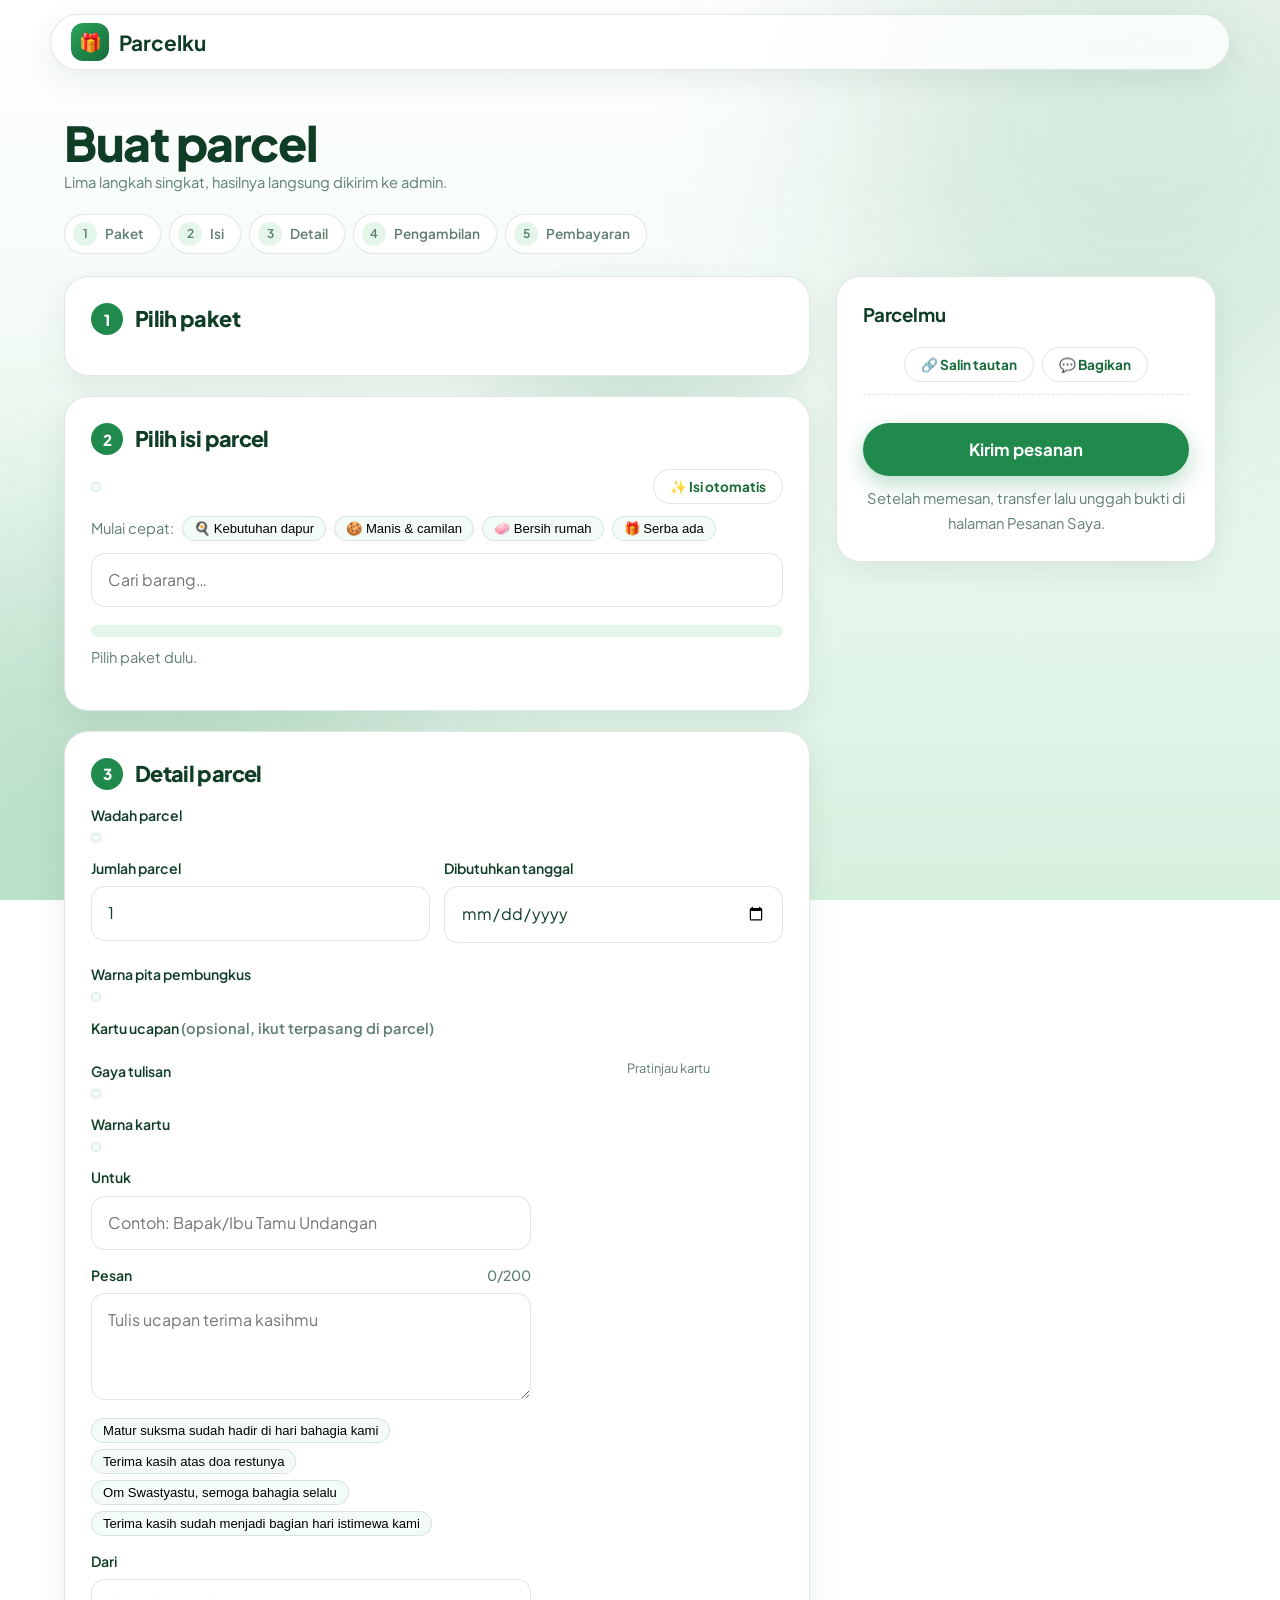
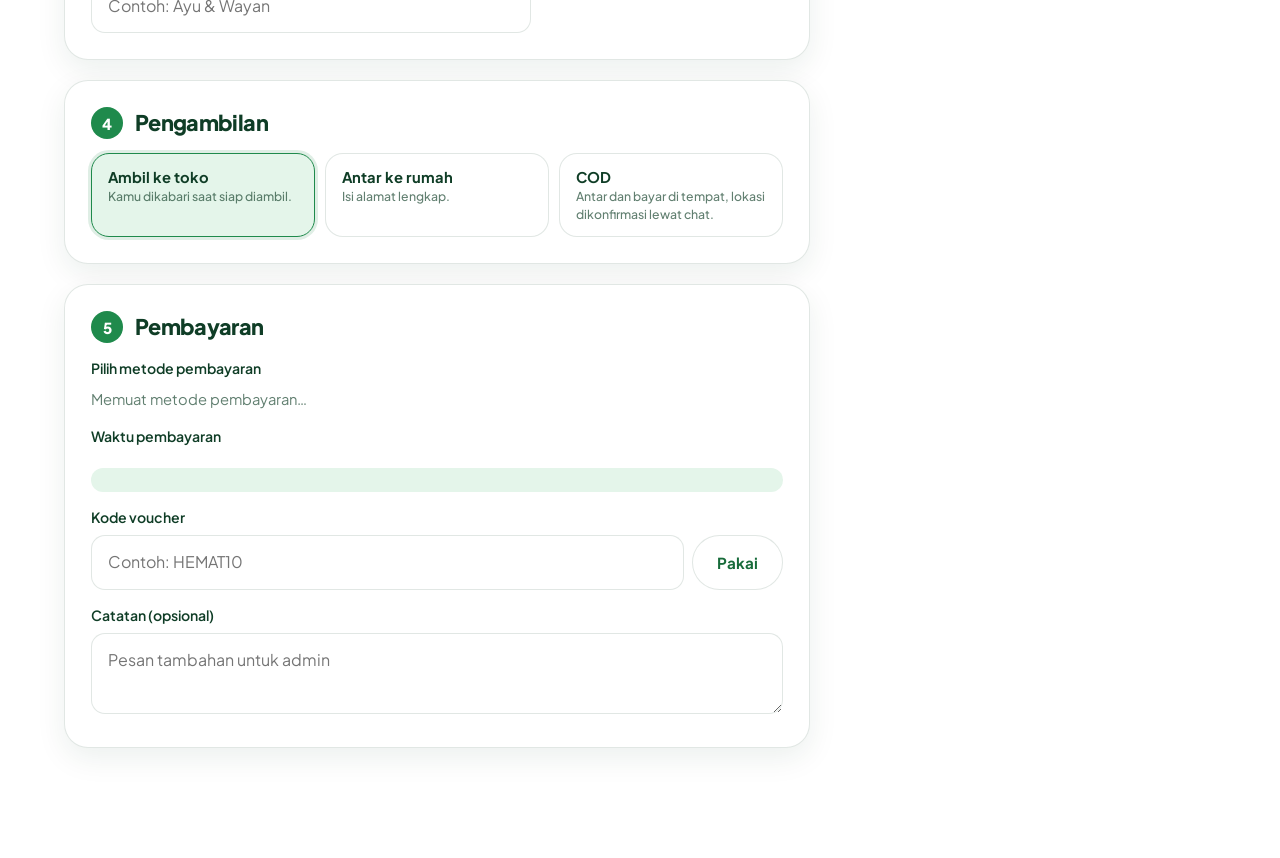
==== commit 55998aee: "Perbaikan" ====
--- a/frontend/pesan.html
+++ b/frontend/pesan.html
@@ -66,6 +66,13 @@
               <div class="seg" id="cats"></div>
               <button type="button" class="btn ghost mini" id="auto">✨ Isi otomatis</button>
             </div>
+            <div class="tpls" id="tpls" aria-label="Template isi parcel">
+              <span class="muted">Mulai cepat:</span>
+              <button type="button" class="chip" data-t="dapur">🍳 Kebutuhan dapur</button>
+              <button type="button" class="chip" data-t="manis">🍪 Manis &amp; camilan</button>
+              <button type="button" class="chip" data-t="bersih">🧼 Bersih rumah</button>
+              <button type="button" class="chip" data-t="all">🎁 Serba ada</button>
+            </div>
             <input id="cari" type="search" placeholder="Cari barang…" aria-label="Cari barang" />
             <div class="meter"><i id="bar"></i></div>
             <p id="meterTxt" class="muted">Pilih paket dulu.</p>
@@ -87,6 +94,7 @@
               <div>
                 <label for="tgl">Dibutuhkan tanggal</label>
                 <input id="tgl" type="date" required />
+                <small class="muted" id="tglInfo"></small>
               </div>
             </div>
 
--- a/frontend/css/pesan.css
+++ b/frontend/css/pesan.css
@@ -646,3 +646,39 @@
   color: var(--mut);
   font-weight: 500;
 }
+
+/* ---------- Template isi & info kuota tanggal ---------- */
+.tpls {
+  display: flex;
+  flex-wrap: wrap;
+  align-items: center;
+  gap: 8px;
+  margin-bottom: 12px;
+}
+
+.tpls .chip {
+  cursor: pointer;
+  transition:
+    background 0.2s,
+    transform 0.25s var(--spring);
+}
+
+.tpls .chip:hover {
+  background: var(--green-l);
+  transform: translateY(-2px);
+}
+
+#tglInfo {
+  display: block;
+  margin-top: 6px;
+  font-weight: 600;
+}
+
+#tglInfo.warn {
+  color: var(--ink);
+}
+
+#tglInfo.warn::before {
+  content: "⚠ ";
+  color: var(--gold);
+}
